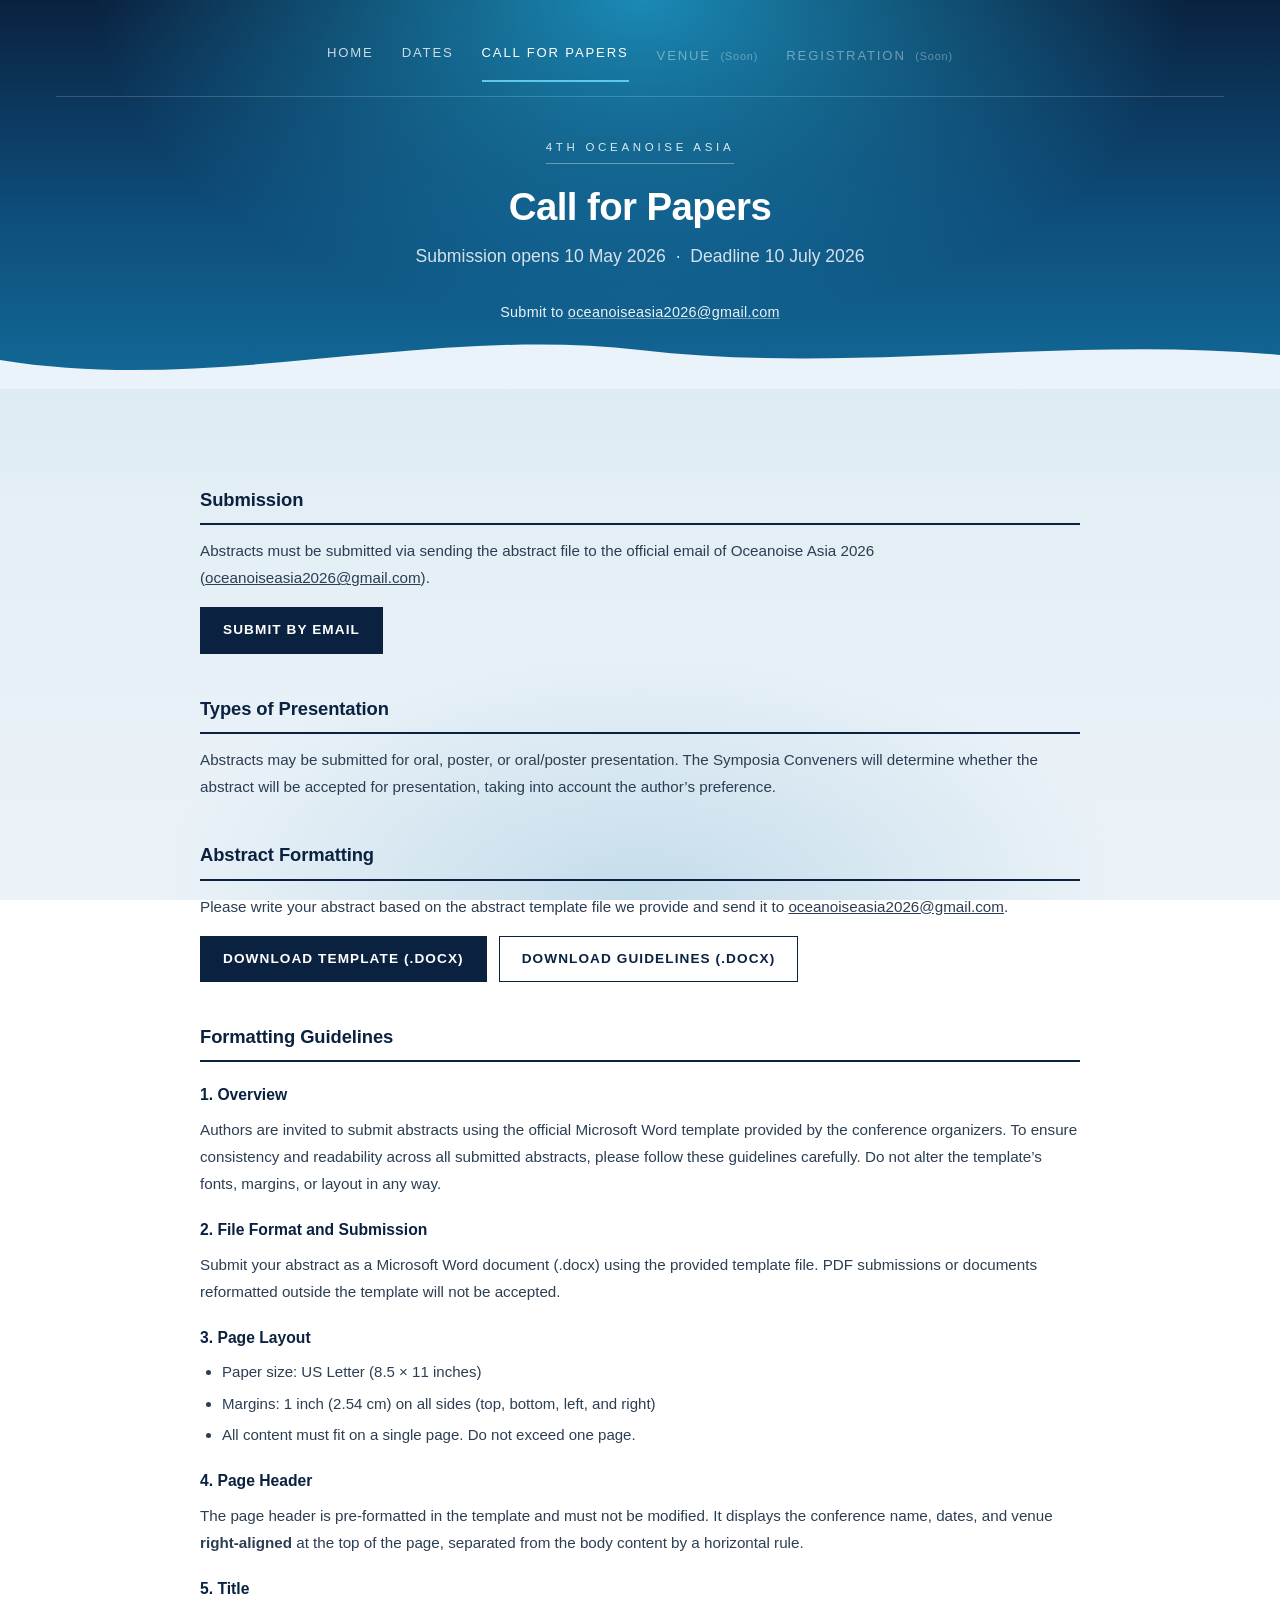
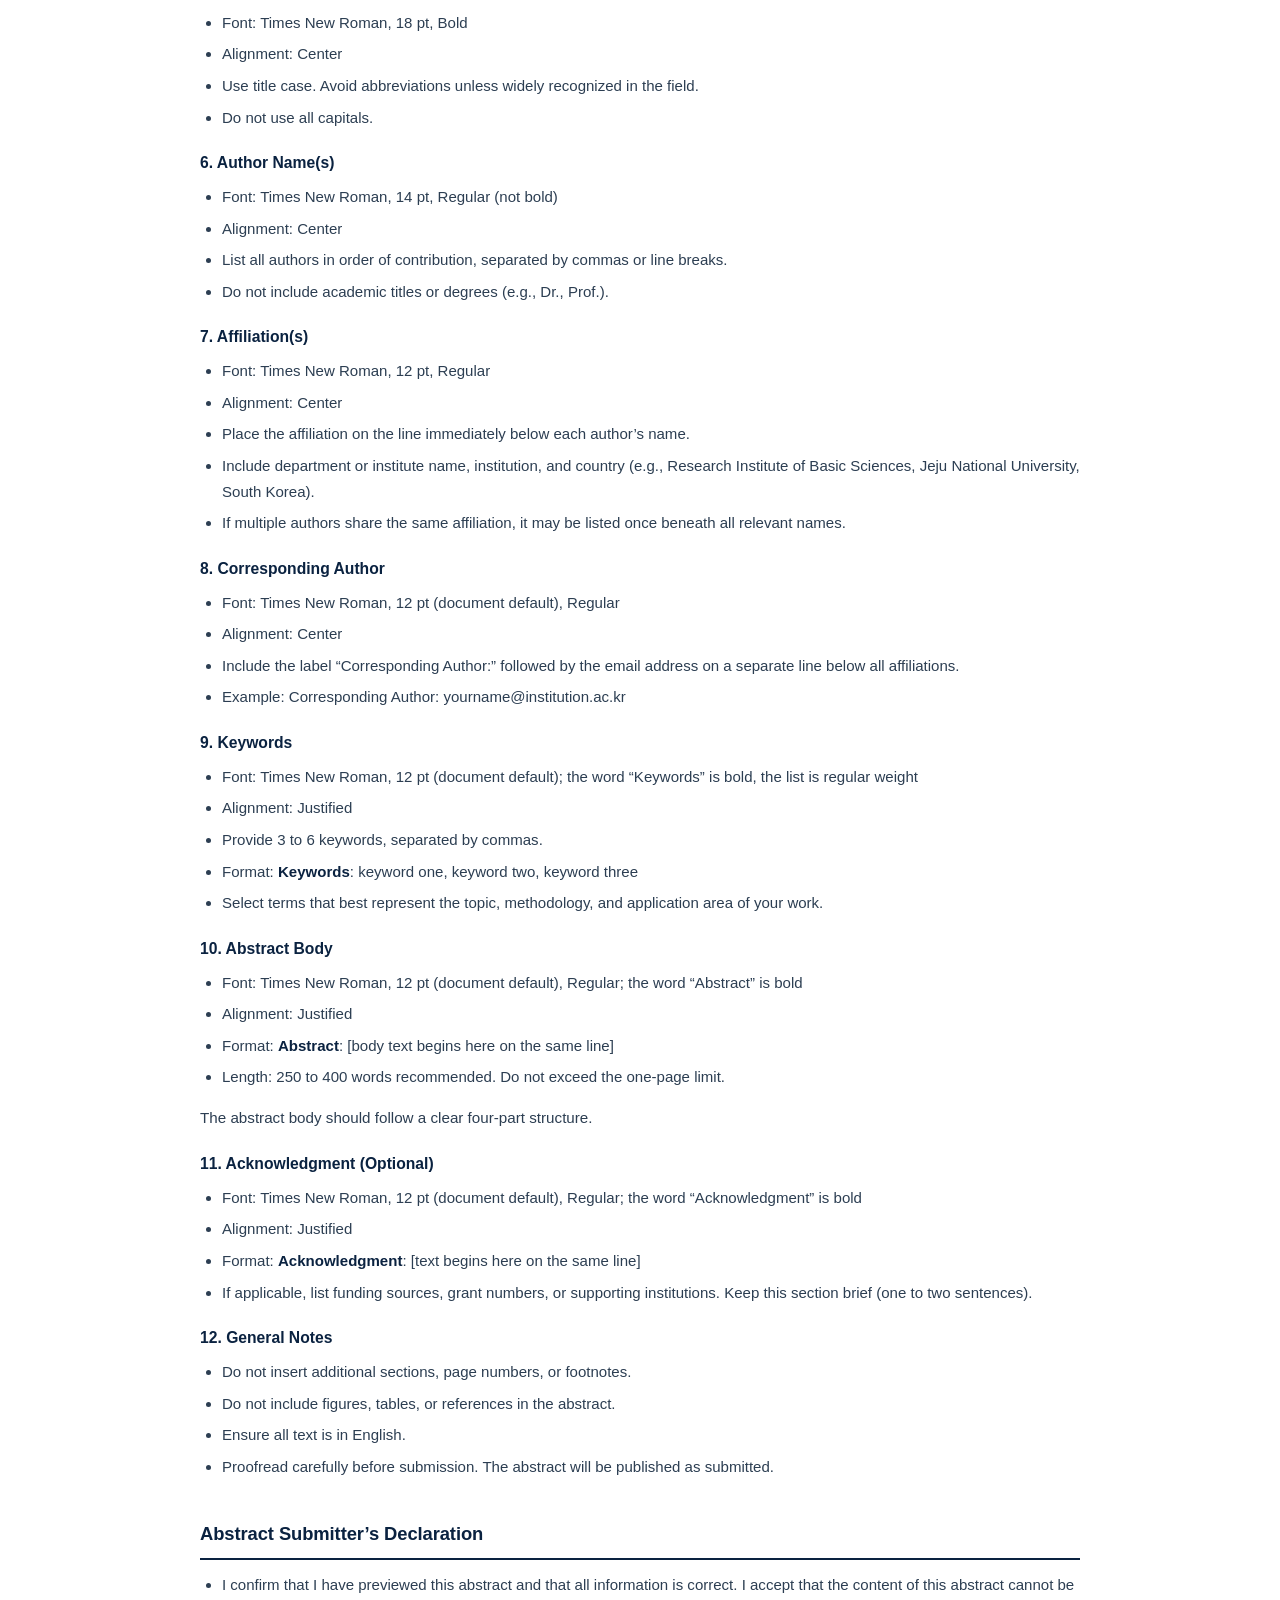
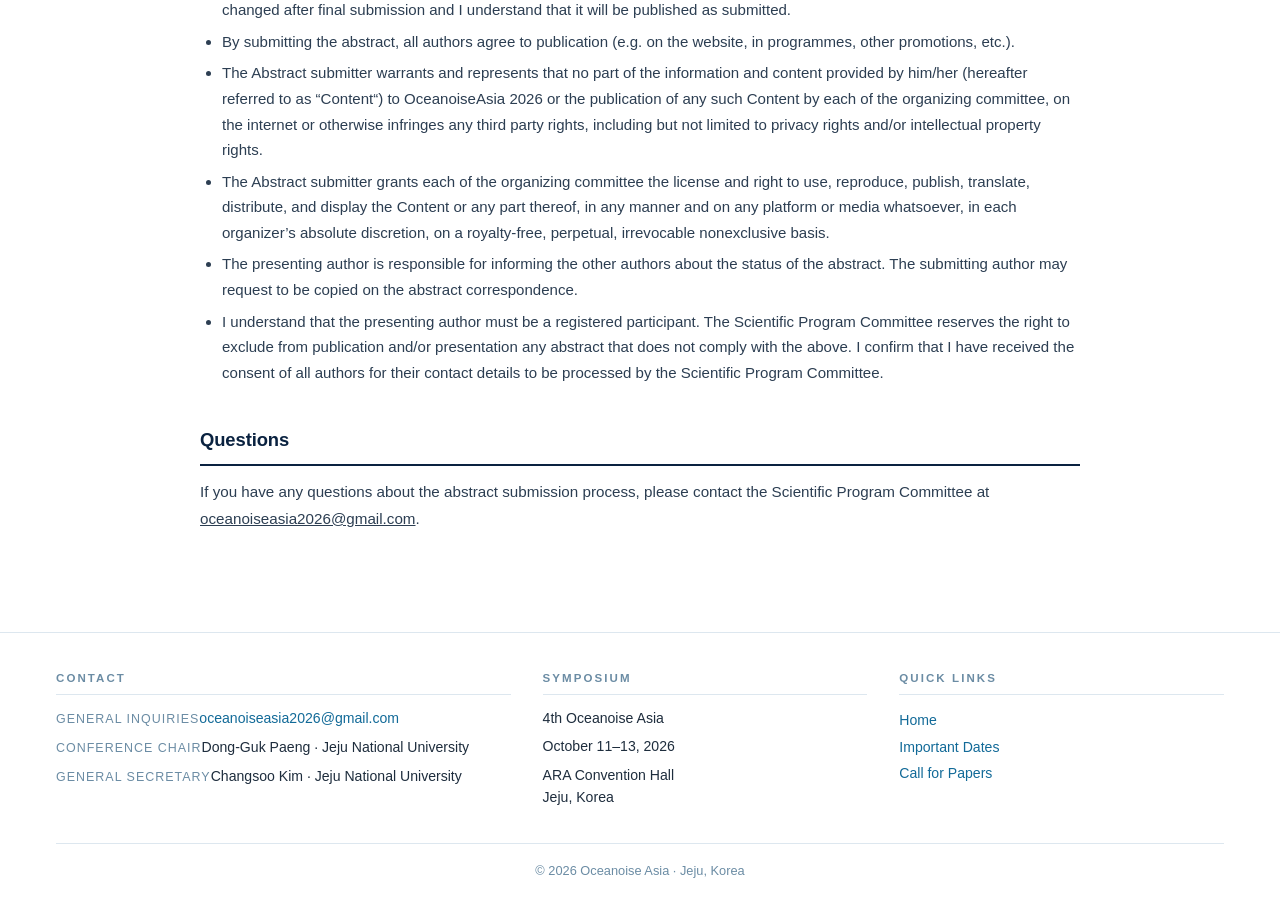
==== call-for-papers.html @ 6785fda0 "Mobile defenses: prevent text overflow and box/text mismatch The pill-border boxes that wrapped awkw" ====
<!DOCTYPE html>
<html lang="en">
<head>
  <meta charset="UTF-8" />
  <meta name="viewport" content="width=device-width, initial-scale=1.0" />
  <title>Call for Papers &mdash; Oceanoise Asia 2026</title>
  <meta name="description" content="Call for Papers for the 4th Oceanoise Asia. Abstract submission opens 10 May 2026, deadline 10 July 2026. Download the official template and formatting guidelines." />
  <link rel="stylesheet" href="assets/css/site.css" />
</head>
<body>

<header class="page-hero">
  <div class="wrap">
    <nav class="site-nav" aria-label="Primary">
      <a href="index.html">Home</a>
      <a href="index.html#dates">Dates</a>
      <a href="call-for-papers.html" aria-current="page">Call for Papers</a>
      <span class="disabled" aria-disabled="true">Venue <span class="tag">(Soon)</span></span>
      <span class="disabled" aria-disabled="true">Registration <span class="tag">(Soon)</span></span>
    </nav>
    <div class="header-inner">
      <span class="eyebrow">4th Oceanoise Asia</span>
      <h1>Call for Papers</h1>
      <p class="subtitle">Submission opens 10 May 2026 &nbsp;&middot;&nbsp; Deadline 10 July 2026</p>
      <p class="meta">Submit to <a class="meta-link" href="mailto:oceanoiseasia2026@gmail.com">oceanoiseasia2026@gmail.com</a></p>
    </div>
  </div>
</header>

<main>
  <div class="wrap">
    <article class="content">

      <!-- 1. Submission -->
      <section class="doc-section" id="submission">
        <h2>Submission</h2>
        <p>Abstracts must be submitted via sending the abstract file to the official email of Oceanoise Asia 2026 (<a href="mailto:oceanoiseasia2026@gmail.com">oceanoiseasia2026@gmail.com</a>).</p>
        <div class="btn-row">
          <a class="btn btn-primary" href="mailto:oceanoiseasia2026@gmail.com?subject=Oceanoise%20Asia%202026%20Abstract%20Submission">Submit by Email</a>
        </div>
      </section>

      <!-- 2. Types of Presentation -->
      <section class="doc-section" id="types">
        <h2>Types of Presentation</h2>
        <p>Abstracts may be submitted for oral, poster, or oral/poster presentation. The Symposia Conveners will determine whether the abstract will be accepted for presentation, taking into account the author&rsquo;s preference.</p>
      </section>

      <!-- 3. Abstract Formatting (intro + downloads) -->
      <section class="doc-section" id="formatting-intro">
        <h2>Abstract Formatting</h2>
        <p>Please write your abstract based on the abstract template file we provide and send it to <a href="mailto:oceanoiseasia2026@gmail.com">oceanoiseasia2026@gmail.com</a>.</p>
        <div class="btn-row">
          <a class="btn btn-primary" href="assets/downloads/Abstract_Template.docx" download>Download Template (.docx)</a>
          <a class="btn btn-outline" href="assets/downloads/Abstract_Submission_Guidelines.docx" download>Download Guidelines (.docx)</a>
        </div>
      </section>

      <!-- 4. Formatting Guidelines (detail) -->
      <section class="doc-section" id="guidelines">
        <h2>Formatting Guidelines</h2>

        <h3>1. Overview</h3>
        <p>Authors are invited to submit abstracts using the official Microsoft Word template provided by the conference organizers. To ensure consistency and readability across all submitted abstracts, please follow these guidelines carefully. Do not alter the template&rsquo;s fonts, margins, or layout in any way.</p>

        <h3>2. File Format and Submission</h3>
        <p>Submit your abstract as a Microsoft Word document (.docx) using the provided template file. PDF submissions or documents reformatted outside the template will not be accepted.</p>

        <h3>3. Page Layout</h3>
        <ul>
          <li>Paper size: US Letter (8.5 &times; 11 inches)</li>
          <li>Margins: 1 inch (2.54 cm) on all sides (top, bottom, left, and right)</li>
          <li>All content must fit on a single page. Do not exceed one page.</li>
        </ul>

        <h3>4. Page Header</h3>
        <p>The page header is pre-formatted in the template and must not be modified. It displays the conference name, dates, and venue <strong>right-aligned</strong> at the top of the page, separated from the body content by a horizontal rule.</p>

        <h3>5. Title</h3>
        <ul>
          <li>Font: Times New Roman, 18 pt, Bold</li>
          <li>Alignment: Center</li>
          <li>Use title case. Avoid abbreviations unless widely recognized in the field.</li>
          <li>Do not use all capitals.</li>
        </ul>

        <h3>6. Author Name(s)</h3>
        <ul>
          <li>Font: Times New Roman, 14 pt, Regular (not bold)</li>
          <li>Alignment: Center</li>
          <li>List all authors in order of contribution, separated by commas or line breaks.</li>
          <li>Do not include academic titles or degrees (e.g., Dr., Prof.).</li>
        </ul>

        <h3>7. Affiliation(s)</h3>
        <ul>
          <li>Font: Times New Roman, 12 pt, Regular</li>
          <li>Alignment: Center</li>
          <li>Place the affiliation on the line immediately below each author&rsquo;s name.</li>
          <li>Include department or institute name, institution, and country (e.g., Research Institute of Basic Sciences, Jeju National University, South Korea).</li>
          <li>If multiple authors share the same affiliation, it may be listed once beneath all relevant names.</li>
        </ul>

        <h3>8. Corresponding Author</h3>
        <ul>
          <li>Font: Times New Roman, 12 pt (document default), Regular</li>
          <li>Alignment: Center</li>
          <li>Include the label &ldquo;Corresponding Author:&rdquo; followed by the email address on a separate line below all affiliations.</li>
          <li>Example: Corresponding Author: yourname@institution.ac.kr</li>
        </ul>

        <h3>9. Keywords</h3>
        <ul>
          <li>Font: Times New Roman, 12 pt (document default); the word &ldquo;Keywords&rdquo; is bold, the list is regular weight</li>
          <li>Alignment: Justified</li>
          <li>Provide 3 to 6 keywords, separated by commas.</li>
          <li>Format: <strong>Keywords</strong>: keyword one, keyword two, keyword three</li>
          <li>Select terms that best represent the topic, methodology, and application area of your work.</li>
        </ul>

        <h3>10. Abstract Body</h3>
        <ul>
          <li>Font: Times New Roman, 12 pt (document default), Regular; the word &ldquo;Abstract&rdquo; is bold</li>
          <li>Alignment: Justified</li>
          <li>Format: <strong>Abstract</strong>: [body text begins here on the same line]</li>
          <li>Length: 250 to 400 words recommended. Do not exceed the one-page limit.</li>
        </ul>
        <p>The abstract body should follow a clear four-part structure.</p>

        <h3>11. Acknowledgment (Optional)</h3>
        <ul>
          <li>Font: Times New Roman, 12 pt (document default), Regular; the word &ldquo;Acknowledgment&rdquo; is bold</li>
          <li>Alignment: Justified</li>
          <li>Format: <strong>Acknowledgment</strong>: [text begins here on the same line]</li>
          <li>If applicable, list funding sources, grant numbers, or supporting institutions. Keep this section brief (one to two sentences).</li>
        </ul>

        <h3>12. General Notes</h3>
        <ul>
          <li>Do not insert additional sections, page numbers, or footnotes.</li>
          <li>Do not include figures, tables, or references in the abstract.</li>
          <li>Ensure all text is in English.</li>
          <li>Proofread carefully before submission. The abstract will be published as submitted.</li>
        </ul>
      </section>

      <!-- 5. Submitter's Declaration -->
      <section class="doc-section" id="declaration">
        <h2>Abstract Submitter&rsquo;s Declaration</h2>
        <ul>
          <li>I confirm that I have previewed this abstract and that all information is correct. I accept that the content of this abstract cannot be changed after final submission and I understand that it will be published as submitted.</li>
          <li>By submitting the abstract, all authors agree to publication (e.g. on the website, in programmes, other promotions, etc.).</li>
          <li>The Abstract submitter warrants and represents that no part of the information and content provided by him/her (hereafter referred to as &ldquo;Content&ldquo;) to OceanoiseAsia 2026 or the publication of any such Content by each of the organizing committee, on the internet or otherwise infringes any third party rights, including but not limited to privacy rights and/or intellectual property rights.</li>
          <li>The Abstract submitter grants each of the organizing committee the license and right to use, reproduce, publish, translate, distribute, and display the Content or any part thereof, in any manner and on any platform or media whatsoever, in each organizer&rsquo;s absolute discretion, on a royalty-free, perpetual, irrevocable nonexclusive basis.</li>
          <li>The presenting author is responsible for informing the other authors about the status of the abstract. The submitting author may request to be copied on the abstract correspondence.</li>
          <li>I understand that the presenting author must be a registered participant. The Scientific Program Committee reserves the right to exclude from publication and/or presentation any abstract that does not comply with the above. I confirm that I have received the consent of all authors for their contact details to be processed by the Scientific Program Committee.</li>
        </ul>
      </section>

      <!-- 6. Questions -->
      <section class="doc-section" id="questions">
        <h2>Questions</h2>
        <p>If you have any questions about the abstract submission process, please contact the Scientific Program Committee at <a href="mailto:oceanoiseasia2026@gmail.com">oceanoiseasia2026@gmail.com</a>.</p>
      </section>

    </article>
  </div>
</main>

<footer id="contact">
  <div class="wrap">
    <div class="footer-grid">
      <div class="footer-col">
        <h4>Contact</h4>
        <p><span class="role">General Inquiries</span><a href="mailto:oceanoiseasia2026@gmail.com">oceanoiseasia2026@gmail.com</a></p>
        <p><span class="role">Conference Chair</span>Dong-Guk Paeng &middot; Jeju National University</p>
        <p><span class="role">General Secretary</span>Changsoo Kim &middot; Jeju National University</p>
      </div>
      <div class="footer-col">
        <h4>Symposium</h4>
        <p>4th Oceanoise Asia</p>
        <p>October 11&ndash;13, 2026</p>
        <p>ARA Convention Hall<br/>Jeju, Korea</p>
      </div>
      <div class="footer-col">
        <h4>Quick Links</h4>
        <ul>
          <li><a href="index.html">Home</a></li>
          <li><a href="index.html#dates">Important Dates</a></li>
          <li><a href="call-for-papers.html">Call for Papers</a></li>
        </ul>
      </div>
    </div>
    <div class="footer-bottom">
      &copy; 2026 Oceanoise Asia &middot; Jeju, Korea
    </div>
  </div>
</footer>

</body>
</html>
---- assets/css/site.css ----
*, *::before, *::after { box-sizing: border-box; margin: 0; padding: 0; }

:root {
  --ink:       #0a2240;
  --text:      #1e2d3d;
  --muted:     #6b8ca4;
  --line:      #dde7ef;
  --surface:   #ffffff;
  --teal:      #126a98;
  --accent:    #5fcae8;
}

html, body { min-height: 100%; }
html { overflow-x: hidden; }

body {
  font-family: -apple-system, BlinkMacSystemFont, "Segoe UI", Roboto, Helvetica, Arial, sans-serif;
  color: var(--text);
  line-height: 1.65;
  -webkit-font-smoothing: antialiased;
  background:
    radial-gradient(ellipse 80% 60% at 50% 0%, #a8caE0 0%, transparent 60%),
    radial-gradient(ellipse 70% 50% at 50% 100%, #c4dceb 0%, transparent 55%),
    linear-gradient(180deg, #bfd9e8 0%, #d6e6f0 25%, #e3eef5 55%, #ecf3f8 100%);
  background-attachment: fixed;
  overflow-wrap: break-word;
  word-wrap: break-word;
}

img { max-width: 100%; height: auto; display: block; }

a { color: inherit; }

.wrap { width: 100%; margin: 0; padding: 0 56px; }

/* ── Header ── */
header {
  position: relative;
  padding: 28px 0 96px;
  text-align: center;
  color: #fff;
  background:
    radial-gradient(ellipse at 50% 0%, #1a8ab5 0%, transparent 60%),
    linear-gradient(180deg, #0a2240 0%, #0e4d7b 55%, #126a98 100%);
  overflow: hidden;
}
header.page-hero { padding: 28px 0 64px; }
header::after {
  content: '';
  position: absolute;
  left: 0; right: 0; bottom: -1px;
  height: 70px;
  background: url("data:image/svg+xml,%3Csvg xmlns='http://www.w3.org/2000/svg' viewBox='0 0 1440 70' preserveAspectRatio='none'%3E%3Cpath fill='%23eaf3f9' d='M0,40 C240,75 480,5 720,30 C960,55 1200,15 1440,35 L1440,70 L0,70 Z'/%3E%3C/svg%3E") no-repeat bottom/100% 100%;
}
header .header-inner { padding-top: 56px; }
header.page-hero .header-inner { padding-top: 36px; }
header .eyebrow {
  display: inline-block;
  max-width: 100%;
  padding: 0 0 6px;
  border-bottom: 1px solid rgba(255,255,255,.35);
  font-size: .72rem;
  letter-spacing: .32em;
  text-transform: uppercase;
  color: rgba(255,255,255,.85);
  margin-bottom: 22px;
}
header h1 {
  font-size: clamp(2rem, 5vw, 3.2rem);
  font-weight: 800;
  letter-spacing: -.015em;
  line-height: 1.1;
  margin-bottom: 14px;
}
header h1 .year { color: var(--accent); }
header.page-hero h1 { font-size: clamp(1.6rem, 3.8vw, 2.4rem); }
header .subtitle {
  font-size: clamp(.95rem, 1.6vw, 1.1rem);
  color: rgba(255,255,255,.82);
  margin-bottom: 22px;
  font-weight: 400;
}
header .meta {
  display: block;
  padding: 8px 0 0;
  font-size: .9rem;
  color: rgba(255,255,255,.92);
  letter-spacing: .02em;
  overflow-wrap: anywhere;
}
header .meta .meta-link { color: inherit; text-decoration: underline; text-decoration-color: rgba(255,255,255,.4); }
header .meta .meta-link:hover { text-decoration-color: rgba(255,255,255,.85); }

/* ── Top nav ── */
.site-nav {
  position: relative;
  z-index: 2;
  display: flex;
  justify-content: center;
  flex-wrap: wrap;
  gap: 0 28px;
  padding: 8px 0 14px;
  border-bottom: 1px solid rgba(255,255,255,.18);
}
.site-nav a,
.site-nav span {
  display: inline-block;
  padding: 6px 0;
  font-size: .82rem;
  letter-spacing: .14em;
  text-transform: uppercase;
  color: rgba(255,255,255,.78);
  text-decoration: none;
  white-space: nowrap;
  border-bottom: 2px solid transparent;
  transition: color .15s ease, border-color .15s ease;
}
.site-nav a:hover {
  color: #fff;
  border-bottom-color: rgba(255,255,255,.55);
}
.site-nav a[aria-current="page"] {
  color: #fff;
  border-bottom-color: var(--accent);
}
.site-nav .disabled {
  cursor: default;
  pointer-events: none;
  color: rgba(255,255,255,.4);
}
.site-nav .disabled .tag {
  margin-left: 4px;
  font-size: .68rem;
  letter-spacing: .08em;
  color: rgba(255,255,255,.35);
  text-transform: none;
}

/* ── Main ── */
main { padding: 56px 0 24px; }

.row {
  display: grid;
  grid-template-columns: minmax(280px, 360px) 1fr;
  gap: 48px;
  align-items: start;
}

/* ── Poster ── */
.poster button {
  display: block;
  width: 100%;
  padding: 0;
  border: 1px solid var(--line);
  background: var(--surface);
  cursor: zoom-in;
}
.poster button img {
  display: block;
  width: 100%;
  height: auto;
}
.poster .caption {
  margin-top: 10px;
  font-size: .8rem;
  color: var(--muted);
  text-align: center;
}

/* ── Lightbox ── */
.lightbox {
  display: none;
  position: fixed; inset: 0;
  background: rgba(10, 20, 35, .88);
  z-index: 9999;
  align-items: center;
  justify-content: center;
  padding: 24px;
  cursor: zoom-out;
}
.lightbox.open { display: flex; }
.lightbox img {
  max-width: 95vw;
  max-height: 95vh;
  width: auto;
  height: auto;
  display: block;
  cursor: default;
}
.lightbox-close {
  position: absolute;
  top: 16px; right: 20px;
  background: none;
  border: none;
  color: #fff;
  font-size: 1.6rem;
  line-height: 1;
  cursor: pointer;
  padding: 6px 10px;
  opacity: .85;
}
.lightbox-close:hover { opacity: 1; }

/* ── Welcome ── */
.welcome h2 {
  font-family: Georgia, "Times New Roman", serif;
  font-size: 1.5rem;
  font-weight: 700;
  color: var(--ink);
  margin-bottom: 6px;
  letter-spacing: -.005em;
}
.welcome .lead {
  font-family: Georgia, "Times New Roman", serif;
  font-style: italic;
  font-size: 1.02rem;
  color: var(--muted);
  margin-bottom: 24px;
  padding-bottom: 18px;
  border-bottom: 1px solid var(--line);
  position: relative;
}
.welcome .lead::after {
  content: '';
  position: absolute;
  left: 0; bottom: -1px;
  width: 48px; height: 2px;
  background: var(--teal);
}
.welcome p {
  font-size: .95rem;
  line-height: 1.78;
  margin-bottom: 14px;
  color: #2c3e52;
}
.welcome p.dropcap::first-letter {
  font-family: Georgia, "Times New Roman", serif;
  font-size: 2.8rem;
  font-weight: 700;
  line-height: .9;
  color: #0e4d7b;
  margin-right: 6px;
  vertical-align: -.22em;
}
.welcome .signature {
  margin-top: 28px;
  padding-top: 16px;
  border-top: 1px solid var(--line);
  font-size: .9rem;
}
.welcome .signature .role {
  color: var(--muted);
  font-size: .76rem;
  letter-spacing: .14em;
  text-transform: uppercase;
  margin-bottom: 4px;
}
.welcome .signature .name {
  font-family: Georgia, "Times New Roman", serif;
  font-style: italic;
  font-size: 1.15rem;
  font-weight: 700;
  color: var(--ink);
}

/* ── Section heading (shared) ── */
.section { margin-top: 64px; scroll-margin-top: 24px; }
.section > h2 {
  font-size: 1.15rem;
  font-weight: 700;
  color: var(--ink);
  margin-bottom: 16px;
  letter-spacing: -.005em;
}
.section > p.lead-line {
  color: var(--muted);
  font-size: .92rem;
  margin-bottom: 20px;
}

/* ── Themes grid ── */
.theme-grid {
  display: grid;
  grid-template-columns: repeat(5, 1fr);
  gap: 14px;
}
.theme-card {
  background: var(--surface);
  border: 1px solid var(--line);
  padding: 18px 16px;
  text-align: center;
  font-size: .92rem;
  font-weight: 600;
  color: var(--ink);
  border-top: 2px solid var(--teal);
  transition: background .15s ease;
}
.theme-card:hover {
  background: #f8fbfd;
}

/* ── Committees ── */
.committee-block { margin-bottom: 28px; }
.committee-block h3 {
  font-size: .76rem;
  font-weight: 700;
  letter-spacing: .16em;
  text-transform: uppercase;
  color: var(--muted);
  margin-bottom: 10px;
  padding-bottom: 8px;
  border-bottom: 1px solid var(--line);
}
.committee-grid {
  display: grid;
  grid-template-columns: repeat(2, 1fr);
  gap: 8px 28px;
}
.committee-grid .person {
  font-size: .94rem;
  color: var(--text);
  padding: 4px 0;
}
.committee-grid .person .aff {
  color: var(--muted);
  font-size: .85rem;
  margin-left: 6px;
}
.committee-block.solo .committee-grid {
  grid-template-columns: 1fr;
  gap: 4px;
}

/* ── Buttons ── */
.btn-row { display: flex; flex-wrap: wrap; gap: 12px; margin-top: 16px; }
.btn {
  display: inline-flex;
  align-items: center;
  gap: 8px;
  padding: 11px 22px;
  max-width: 100%;
  font-size: .85rem;
  font-weight: 600;
  letter-spacing: .08em;
  text-transform: uppercase;
  text-align: center;
  text-decoration: none;
  border: 1px solid transparent;
  transition: background .15s ease, color .15s ease, border-color .15s ease;
  cursor: pointer;
  white-space: normal;
  overflow-wrap: anywhere;
}
.btn-primary {
  background: var(--ink);
  color: #fff;
  border-color: var(--ink);
}
.btn-primary:hover { background: #102e54; }
.btn-outline {
  background: transparent;
  color: var(--ink);
  border-color: var(--ink);
}
.btn-outline:hover { background: rgba(10, 34, 64, .06); }

/* ── Callouts ── */
.callout {
  background: var(--surface);
  border: 1px solid var(--line);
  border-left: 3px solid var(--teal);
  padding: 16px 20px;
  margin: 14px 0;
  font-size: .93rem;
  color: #2c3e52;
}
.callout.note {
  border-left-color: var(--accent);
  background: #f5fbfd;
  font-style: italic;
  color: #3b556e;
}
.callout strong { color: var(--ink); }

#abstract-cta {
  background: var(--surface);
  border: 1px solid var(--line);
  padding: 24px 28px;
  display: flex;
  flex-wrap: wrap;
  align-items: center;
  justify-content: space-between;
  gap: 20px;
  border-top: 2px solid var(--teal);
  scroll-margin-top: 24px;
}
#abstract-cta .copy { max-width: 60ch; min-width: 0; flex: 1 1 320px; }
#abstract-cta .copy h2 {
  font-size: 1.15rem;
  color: var(--ink);
  margin-bottom: 6px;
}
#abstract-cta .copy p {
  color: var(--muted);
  font-size: .92rem;
}
#abstract-cta .btn-row { margin-top: 0; }

/* ── Schedule Table ── */
.schedule { margin-top: 64px; scroll-margin-top: 24px; }
.schedule h2 {
  font-size: 1.15rem;
  font-weight: 700;
  color: var(--ink);
  margin-bottom: 16px;
  letter-spacing: -.005em;
}
table {
  width: 100%;
  border-collapse: collapse;
  font-size: .94rem;
}
th, td {
  text-align: left;
  padding: 13px 16px;
  border-bottom: 1px solid var(--line);
}
thead th {
  font-size: .76rem;
  letter-spacing: .1em;
  text-transform: uppercase;
  color: var(--muted);
  font-weight: 600;
  border-bottom: 2px solid var(--ink);
}
tbody tr:last-child td { border-bottom: 1px solid var(--ink); }
td.date {
  white-space: nowrap;
  color: var(--ink);
  font-weight: 600;
}
tr.group td {
  padding: 22px 16px 6px;
  font-size: .72rem;
  letter-spacing: .16em;
  text-transform: uppercase;
  color: var(--muted);
  font-weight: 700;
  border-bottom: none;
  background: transparent;
}
tr.group:first-child td { padding-top: 6px; }

/* ── Abstract page content ── */
.content {
  max-width: 880px;
  margin: 0 auto;
}
.content .doc-section {
  margin-top: 40px;
  scroll-margin-top: 24px;
}
.content .doc-section h2 {
  font-size: 1.15rem;
  font-weight: 700;
  color: var(--ink);
  margin-bottom: 12px;
  padding-bottom: 8px;
  border-bottom: 2px solid var(--ink);
  letter-spacing: -.005em;
}
.content .doc-section h3 {
  font-size: .98rem;
  font-weight: 700;
  color: var(--ink);
  margin-top: 20px;
  margin-bottom: 8px;
}
.content .doc-section p {
  font-size: .95rem;
  line-height: 1.78;
  margin-bottom: 12px;
  color: #2c3e52;
}
.content .doc-section ul {
  margin: 6px 0 14px 22px;
  padding: 0;
}
.content .doc-section ul li {
  font-size: .94rem;
  line-height: 1.7;
  margin-bottom: 6px;
  color: #2c3e52;
}
.content .doc-section ul li strong { color: var(--ink); }

/* ── Footer ── */
footer {
  margin-top: 64px;
  padding: 36px 0 24px;
  border-top: 1px solid var(--line);
  font-size: .88rem;
  color: var(--text);
  background: rgba(255,255,255,.55);
}
footer a { color: var(--teal); text-decoration: none; }
footer a:hover { text-decoration: underline; }
.footer-grid {
  display: grid;
  grid-template-columns: 1.4fr 1fr 1fr;
  gap: 32px;
  align-items: start;
}
.footer-col { min-width: 0; }
.footer-col a { overflow-wrap: anywhere; }
.footer-col h4 {
  font-size: .72rem;
  font-weight: 700;
  letter-spacing: .18em;
  text-transform: uppercase;
  color: var(--muted);
  margin-bottom: 12px;
  padding-bottom: 6px;
  border-bottom: 1px solid var(--line);
}
.footer-col p {
  font-size: .88rem;
  line-height: 1.6;
  margin-bottom: 6px;
  color: var(--text);
}
.footer-col p .role {
  display: inline-block;
  min-width: 140px;
  color: var(--muted);
  font-size: .78rem;
  letter-spacing: .08em;
  text-transform: uppercase;
}
.footer-col ul { list-style: none; padding: 0; margin: 0; }
.footer-col ul li {
  font-size: .88rem;
  line-height: 1.9;
}
.footer-bottom {
  margin-top: 28px;
  padding-top: 16px;
  border-top: 1px solid var(--line);
  text-align: center;
  font-size: .8rem;
  color: var(--muted);
}

/* ── Responsive ── */
@media (max-width: 980px) {
  .theme-grid { grid-template-columns: repeat(2, 1fr); }
}
@media (max-width: 760px) {
  .wrap { padding: 0 22px; }
  .row { grid-template-columns: 1fr; gap: 32px; }
  header { padding: 16px 0 24px; }
  header .header-inner { padding-top: 28px; }
  header .eyebrow { letter-spacing: .2em; }
  main { padding: 36px 0 16px; }
  th, td { padding: 12px 10px; font-size: .9rem; }
  td.date { font-size: .85rem; }
  .footer-grid { grid-template-columns: 1fr; gap: 28px; }
  .footer-col p .role { min-width: 0; display: block; margin-bottom: 2px; }
  .site-nav {
    flex-wrap: nowrap;
    overflow-x: auto;
    justify-content: flex-start;
    padding: 0 4px 8px;
    gap: 0 22px;
    scrollbar-width: thin;
  }
  .site-nav::-webkit-scrollbar { height: 4px; }
  #abstract-cta { flex-direction: column; align-items: stretch; padding: 20px 22px; }
  #abstract-cta .btn-row { width: 100%; }
  .btn { flex: 1 1 auto; justify-content: center; }
  .committee-grid { grid-template-columns: 1fr; }
  .content .doc-section h2 { font-size: 1.05rem; }
}
@media (max-width: 380px) {
  header .eyebrow { font-size: .68rem; letter-spacing: .16em; }
  header .meta { font-size: .82rem; }
  .btn { padding: 10px 14px; font-size: .78rem; letter-spacing: .06em; }
}
@media (max-width: 480px) {
  .theme-grid { grid-template-columns: 1fr; }
}
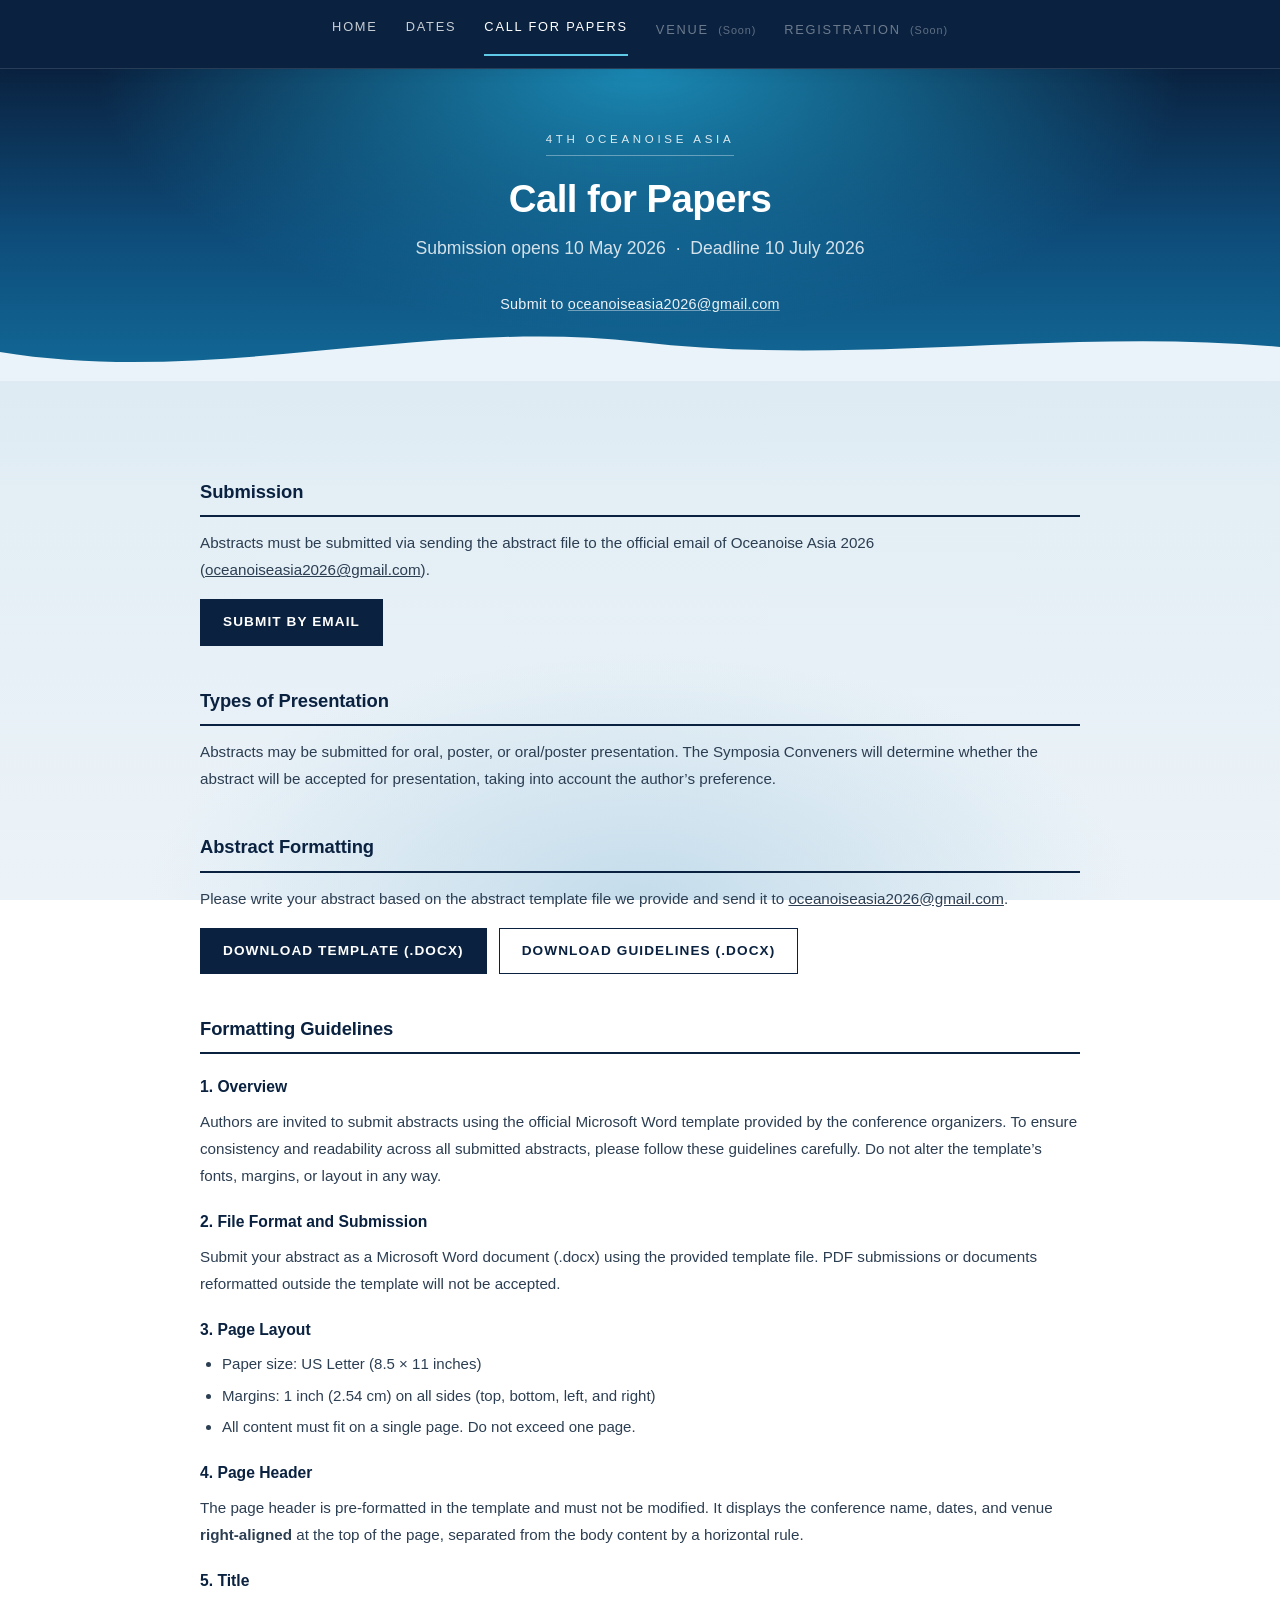
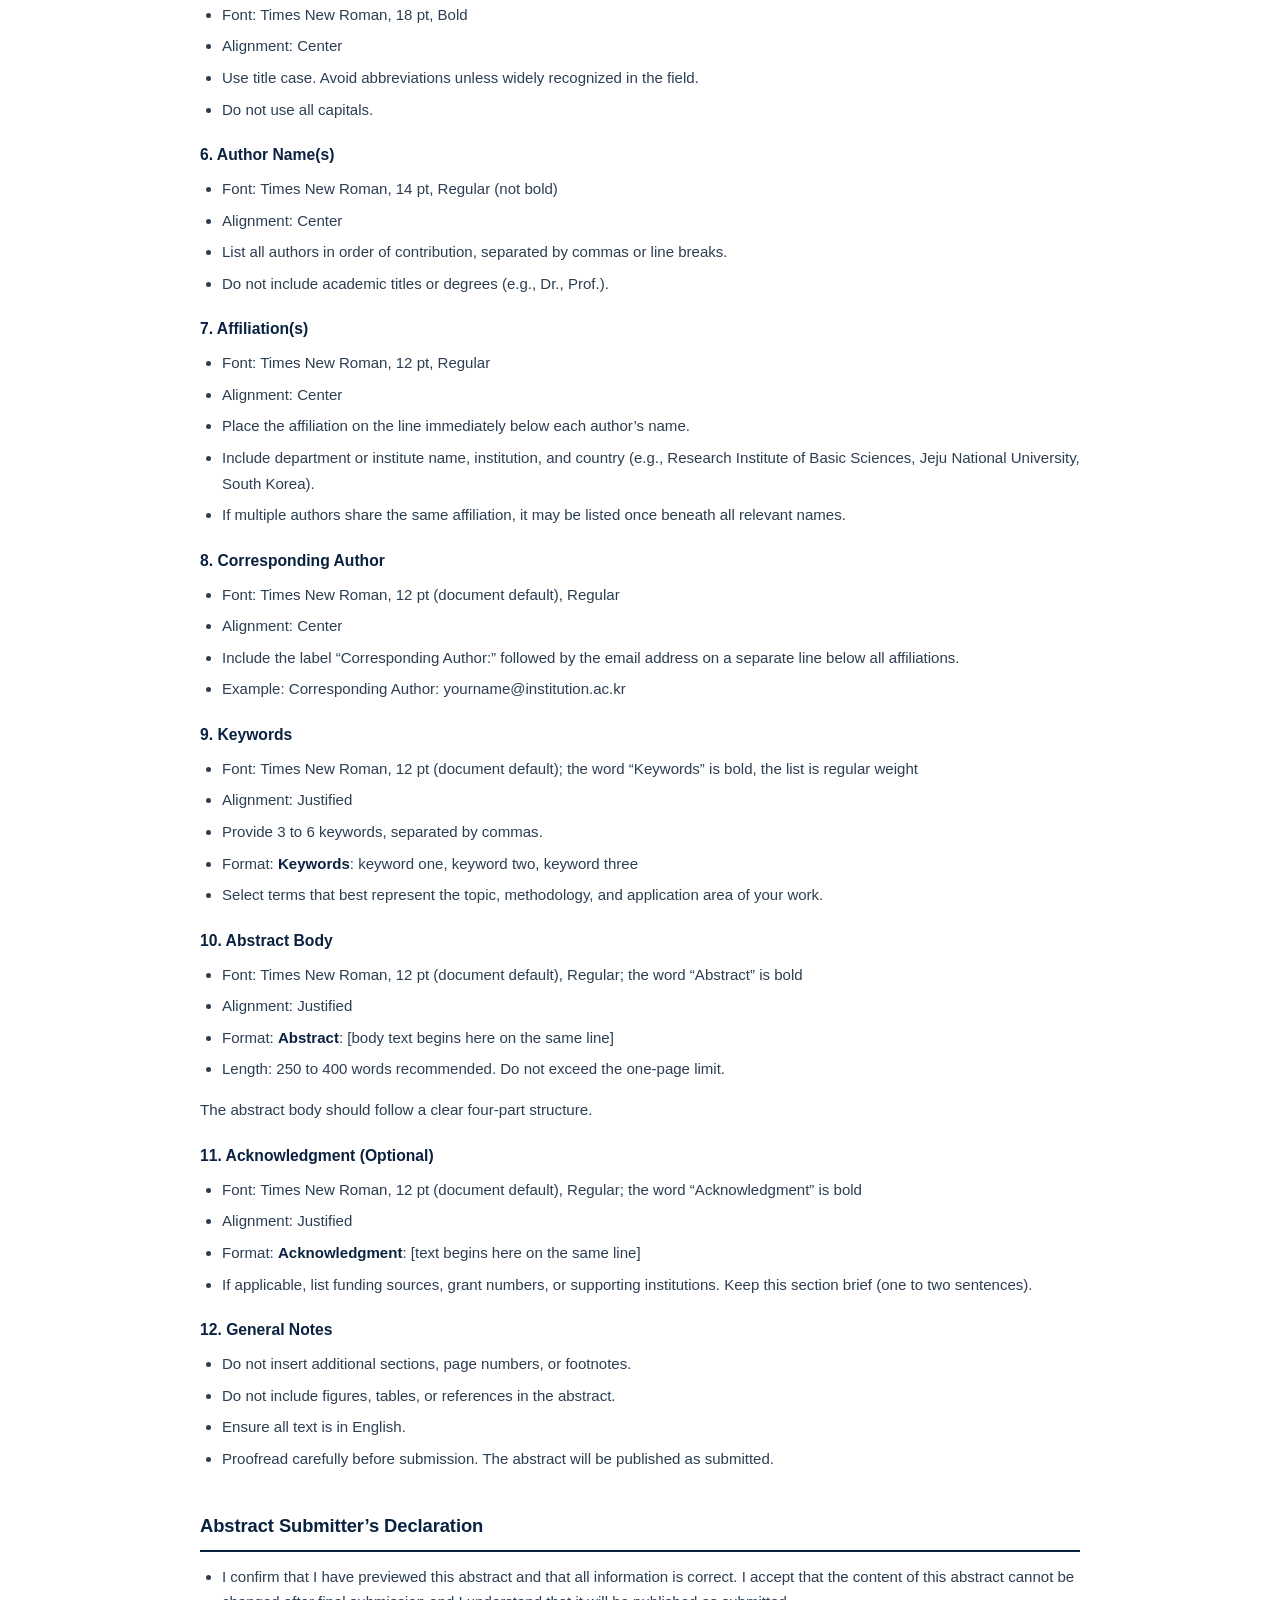
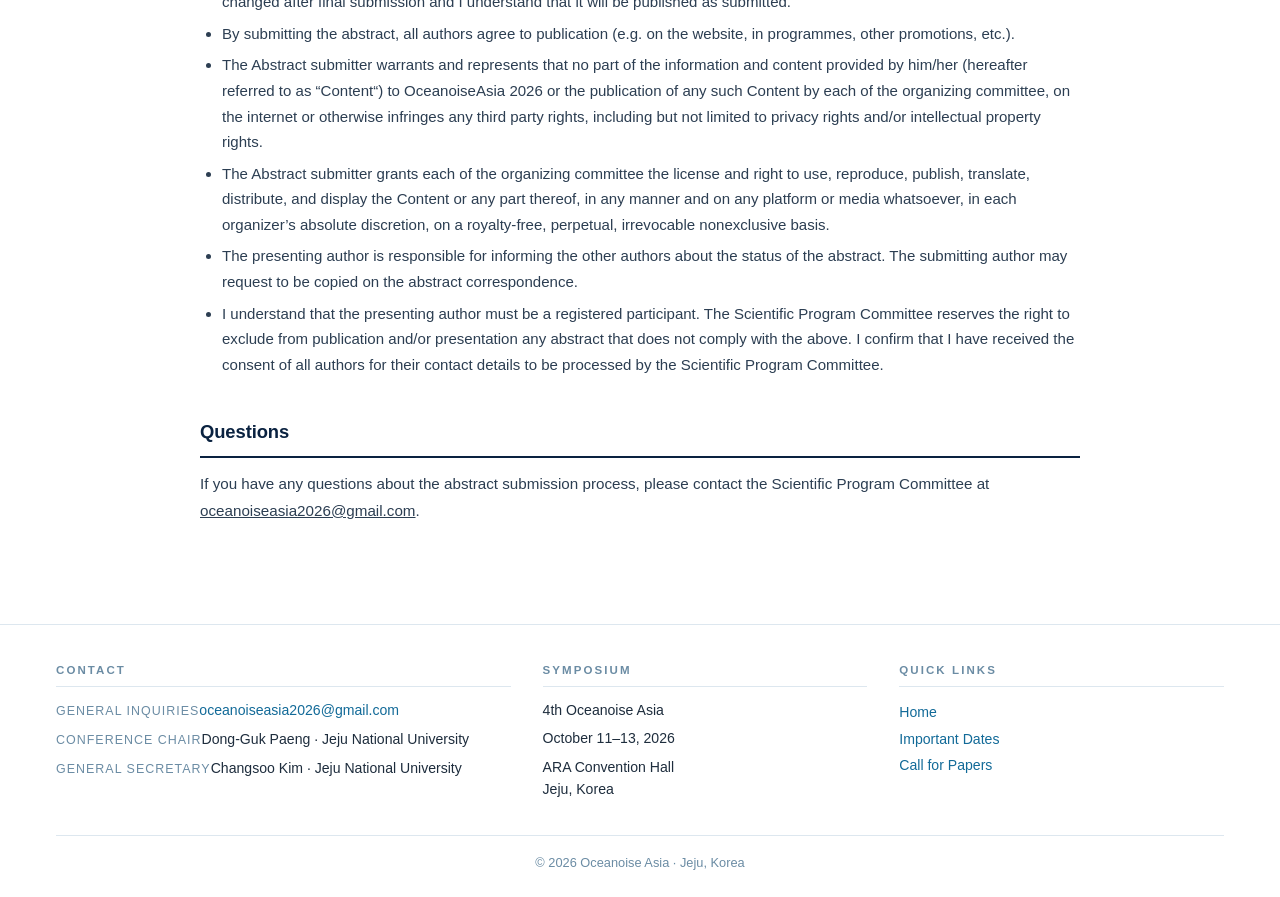
==== commit 75cffc3d: "Make top nav sticky across the page - Lift the .site-nav element out of <header> on both pages so it" ====
--- a/call-for-papers.html
+++ b/call-for-papers.html
@@ -9,15 +9,18 @@
 </head>
 <body>
 
+<nav class="site-nav" aria-label="Primary">
+  <div class="wrap">
+    <a href="index.html">Home</a>
+    <a href="index.html#dates">Dates</a>
+    <a href="call-for-papers.html" aria-current="page">Call for Papers</a>
+    <span class="disabled" aria-disabled="true">Venue <span class="tag">(Soon)</span></span>
+    <span class="disabled" aria-disabled="true">Registration <span class="tag">(Soon)</span></span>
+  </div>
+</nav>
+
 <header class="page-hero">
   <div class="wrap">
-    <nav class="site-nav" aria-label="Primary">
-      <a href="index.html">Home</a>
-      <a href="index.html#dates">Dates</a>
-      <a href="call-for-papers.html" aria-current="page">Call for Papers</a>
-      <span class="disabled" aria-disabled="true">Venue <span class="tag">(Soon)</span></span>
-      <span class="disabled" aria-disabled="true">Registration <span class="tag">(Soon)</span></span>
-    </nav>
     <div class="header-inner">
       <span class="eyebrow">4th Oceanoise Asia</span>
       <h1>Call for Papers</h1>
--- a/assets/css/site.css
+++ b/assets/css/site.css
@@ -11,7 +11,8 @@
 }
 
 html, body { min-height: 100%; }
-html { overflow-x: hidden; }
+html { overflow-x: clip; scroll-padding-top: 60px; }
+body { overflow-x: clip; }
 
 body {
   font-family: -apple-system, BlinkMacSystemFont, "Segoe UI", Roboto, Helvetica, Arial, sans-serif;
@@ -36,7 +37,7 @@
 /* ── Header ── */
 header {
   position: relative;
-  padding: 28px 0 96px;
+  padding: 72px 0 96px;
   text-align: center;
   color: #fff;
   background:
@@ -44,7 +45,7 @@
     linear-gradient(180deg, #0a2240 0%, #0e4d7b 55%, #126a98 100%);
   overflow: hidden;
 }
-header.page-hero { padding: 28px 0 64px; }
+header.page-hero { padding: 56px 0 64px; }
 header::after {
   content: '';
   position: absolute;
@@ -52,8 +53,8 @@
   height: 70px;
   background: url("data:image/svg+xml,%3Csvg xmlns='http://www.w3.org/2000/svg' viewBox='0 0 1440 70' preserveAspectRatio='none'%3E%3Cpath fill='%23eaf3f9' d='M0,40 C240,75 480,5 720,30 C960,55 1200,15 1440,35 L1440,70 L0,70 Z'/%3E%3C/svg%3E") no-repeat bottom/100% 100%;
 }
-header .header-inner { padding-top: 56px; }
-header.page-hero .header-inner { padding-top: 36px; }
+header .header-inner { padding-top: 0; }
+header.page-hero .header-inner { padding-top: 0; }
 header .eyebrow {
   display: inline-block;
   max-width: 100%;
@@ -91,22 +92,28 @@
 header .meta .meta-link { color: inherit; text-decoration: underline; text-decoration-color: rgba(255,255,255,.4); }
 header .meta .meta-link:hover { text-decoration-color: rgba(255,255,255,.85); }
 
-/* ── Top nav ── */
+/* ── Top nav (sticky) ── */
 .site-nav {
-  position: relative;
-  z-index: 2;
+  position: sticky;
+  top: 0;
+  z-index: 50;
+  background: var(--ink);
+  border-bottom: 1px solid rgba(255,255,255,.12);
+  box-shadow: 0 1px 0 rgba(10, 34, 64, .04), 0 4px 12px rgba(10, 34, 64, .08);
+}
+.site-nav .wrap {
   display: flex;
   justify-content: center;
   flex-wrap: wrap;
   gap: 0 28px;
-  padding: 8px 0 14px;
-  border-bottom: 1px solid rgba(255,255,255,.18);
+  padding-top: 10px;
+  padding-bottom: 12px;
 }
 .site-nav a,
 .site-nav span {
   display: inline-block;
   padding: 6px 0;
-  font-size: .82rem;
+  font-size: .8rem;
   letter-spacing: .14em;
   text-transform: uppercase;
   color: rgba(255,255,255,.78);
@@ -278,26 +285,56 @@
   margin-bottom: 20px;
 }
 
-/* ── Themes grid ── */
-.theme-grid {
-  display: grid;
-  grid-template-columns: repeat(5, 1fr);
-  gap: 14px;
-}
-.theme-card {
-  background: var(--surface);
-  border: 1px solid var(--line);
-  padding: 18px 16px;
-  text-align: center;
-  font-size: .92rem;
+/* ── Themes (minimal inline list) ── */
+.theme-list {
+  list-style: none;
+  padding: 0;
+  margin: 0;
+  font-size: 1rem;
+  line-height: 1.9;
+  color: var(--ink);
+}
+.theme-list li {
+  display: inline;
+}
+.theme-list li:not(:last-child)::after {
+  content: " \00B7 ";
+  color: var(--muted);
+  margin: 0 6px;
+  font-weight: 400;
+}
+
+/* ── News ── */
+.news-item {
+  border-left: 2px solid var(--teal);
+  padding: 4px 0 4px 18px;
+}
+.news-item time {
+  display: block;
+  font-size: .72rem;
+  color: var(--muted);
+  letter-spacing: .16em;
+  text-transform: uppercase;
+  margin-bottom: 6px;
+}
+.news-item h3 {
+  font-size: 1.05rem;
+  font-weight: 700;
+  color: var(--ink);
+  margin-bottom: 8px;
+  letter-spacing: -.005em;
+}
+.news-item p {
+  font-size: .94rem;
+  line-height: 1.7;
+  color: #2c3e52;
+}
+.news-item a {
+  color: var(--teal);
   font-weight: 600;
-  color: var(--ink);
-  border-top: 2px solid var(--teal);
-  transition: background .15s ease;
-}
-.theme-card:hover {
-  background: #f8fbfd;
-}
+  text-decoration: none;
+}
+.news-item a:hover { text-decoration: underline; }
 
 /* ── Committees ── */
 .committee-block { margin-bottom: 28px; }
@@ -552,29 +589,27 @@
 }
 
 /* ── Responsive ── */
-@media (max-width: 980px) {
-  .theme-grid { grid-template-columns: repeat(2, 1fr); }
-}
 @media (max-width: 760px) {
   .wrap { padding: 0 22px; }
   .row { grid-template-columns: 1fr; gap: 32px; }
-  header { padding: 16px 0 24px; }
-  header .header-inner { padding-top: 28px; }
+  header { padding: 36px 0 32px; }
   header .eyebrow { letter-spacing: .2em; }
   main { padding: 36px 0 16px; }
   th, td { padding: 12px 10px; font-size: .9rem; }
   td.date { font-size: .85rem; }
   .footer-grid { grid-template-columns: 1fr; gap: 28px; }
   .footer-col p .role { min-width: 0; display: block; margin-bottom: 2px; }
-  .site-nav {
+  .site-nav .wrap {
     flex-wrap: nowrap;
     overflow-x: auto;
     justify-content: flex-start;
-    padding: 0 4px 8px;
+    padding-top: 8px;
+    padding-bottom: 8px;
     gap: 0 22px;
     scrollbar-width: thin;
+    -webkit-overflow-scrolling: touch;
   }
-  .site-nav::-webkit-scrollbar { height: 4px; }
+  .site-nav .wrap::-webkit-scrollbar { height: 4px; }
   #abstract-cta { flex-direction: column; align-items: stretch; padding: 20px 22px; }
   #abstract-cta .btn-row { width: 100%; }
   .btn { flex: 1 1 auto; justify-content: center; }
@@ -586,6 +621,3 @@
   header .meta { font-size: .82rem; }
   .btn { padding: 10px 14px; font-size: .78rem; letter-spacing: .06em; }
 }
-@media (max-width: 480px) {
-  .theme-grid { grid-template-columns: 1fr; }
-}
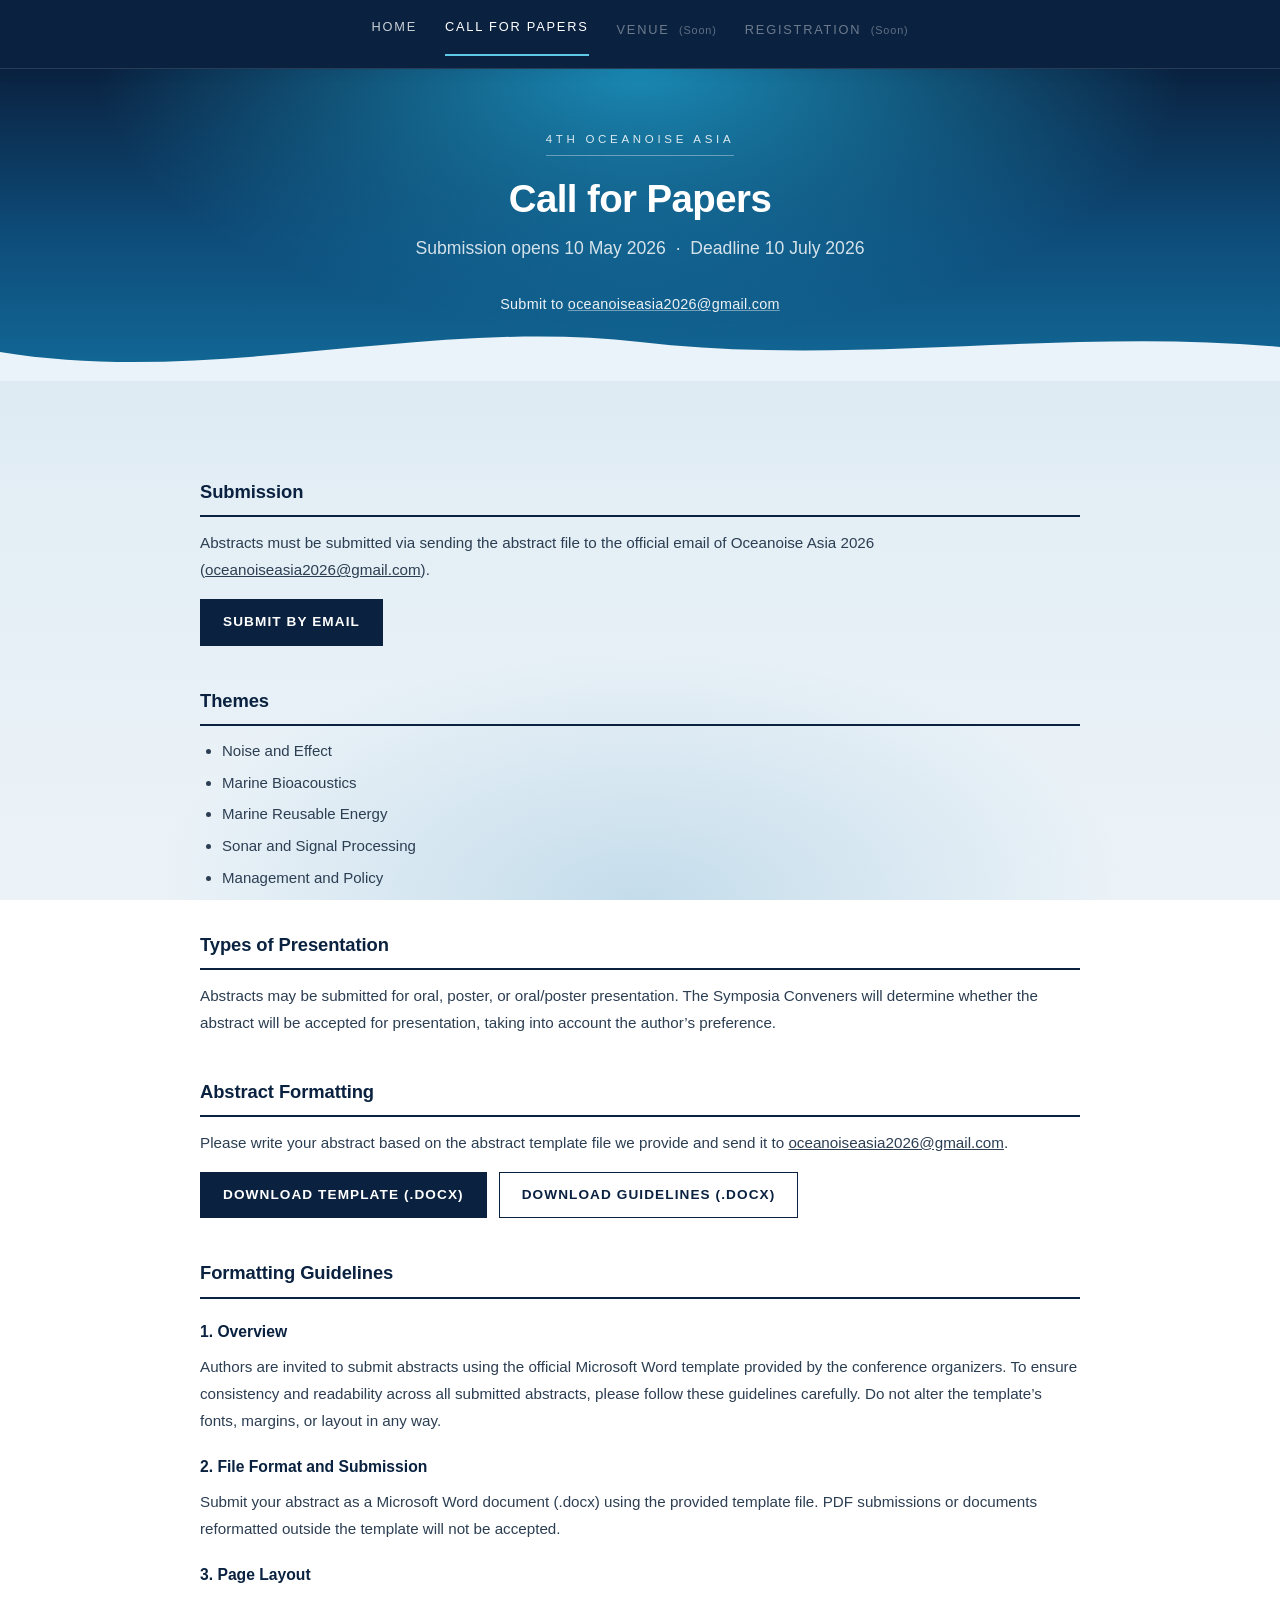
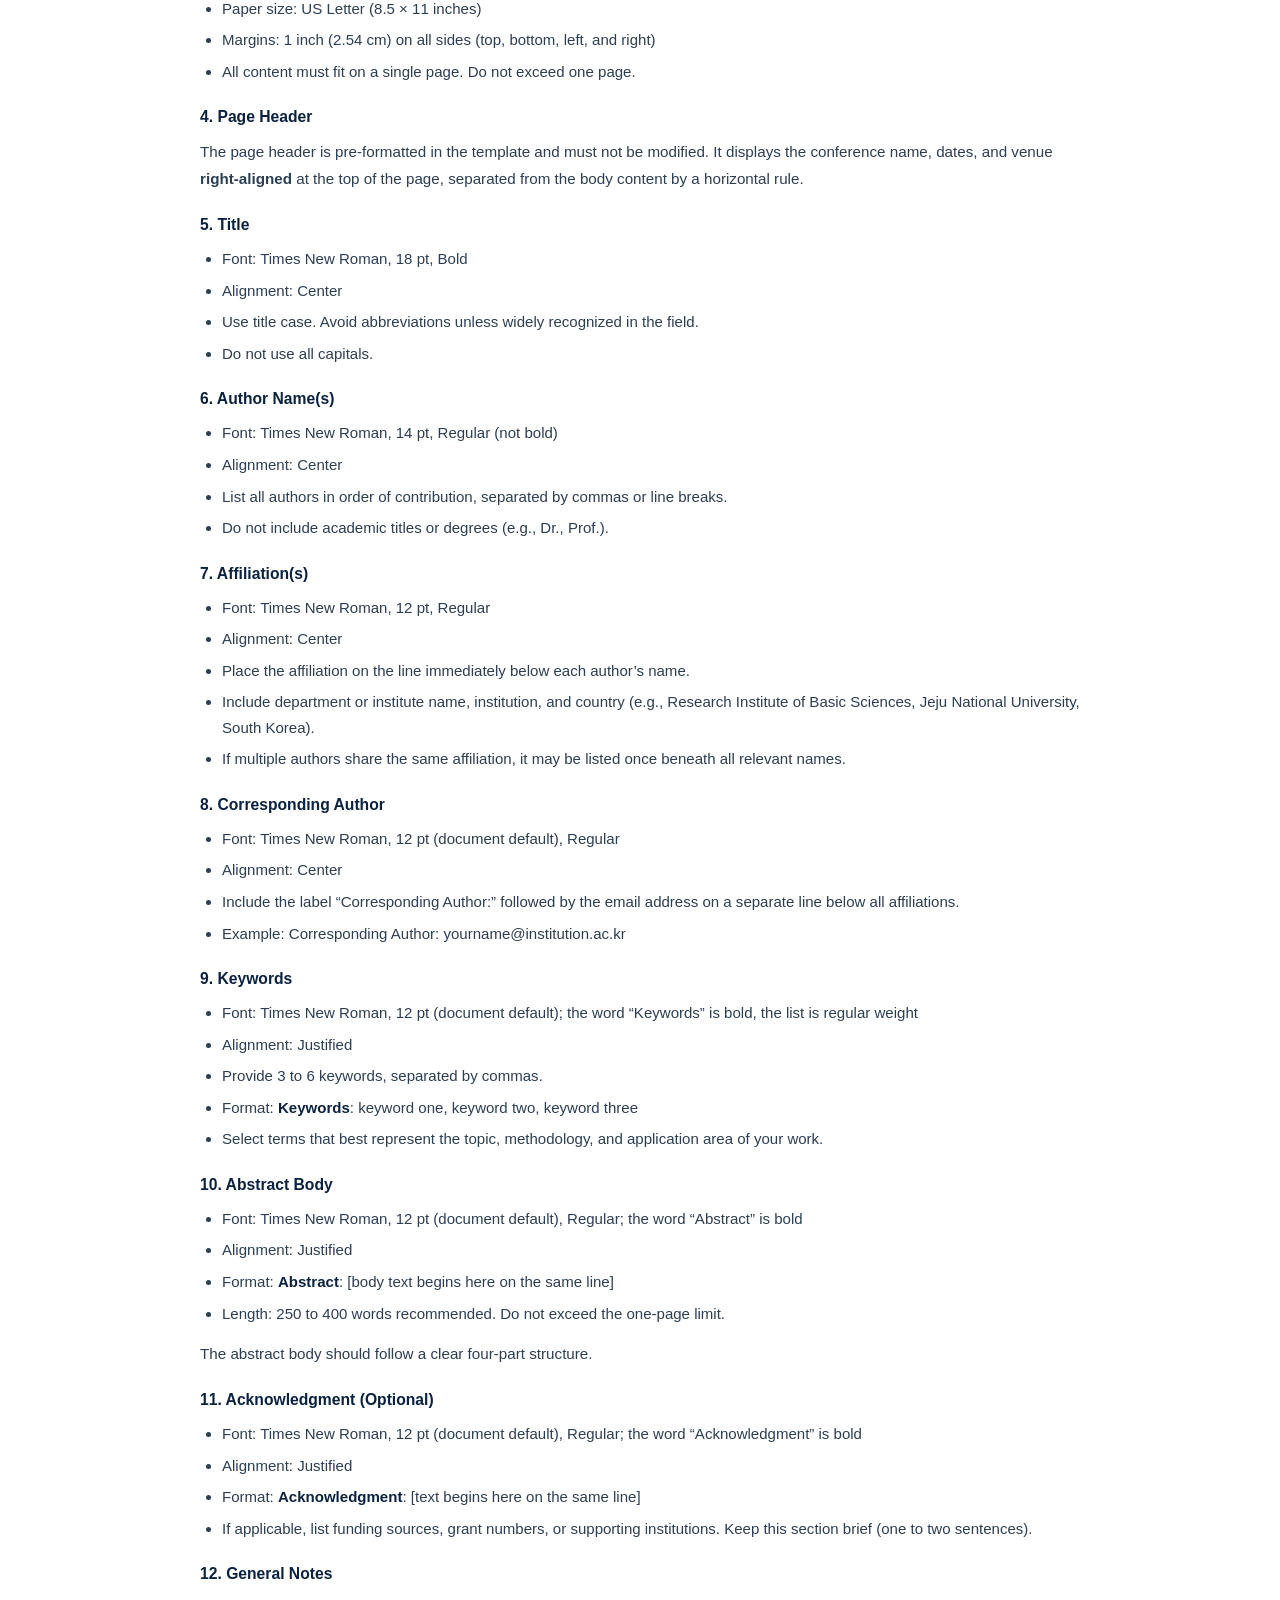
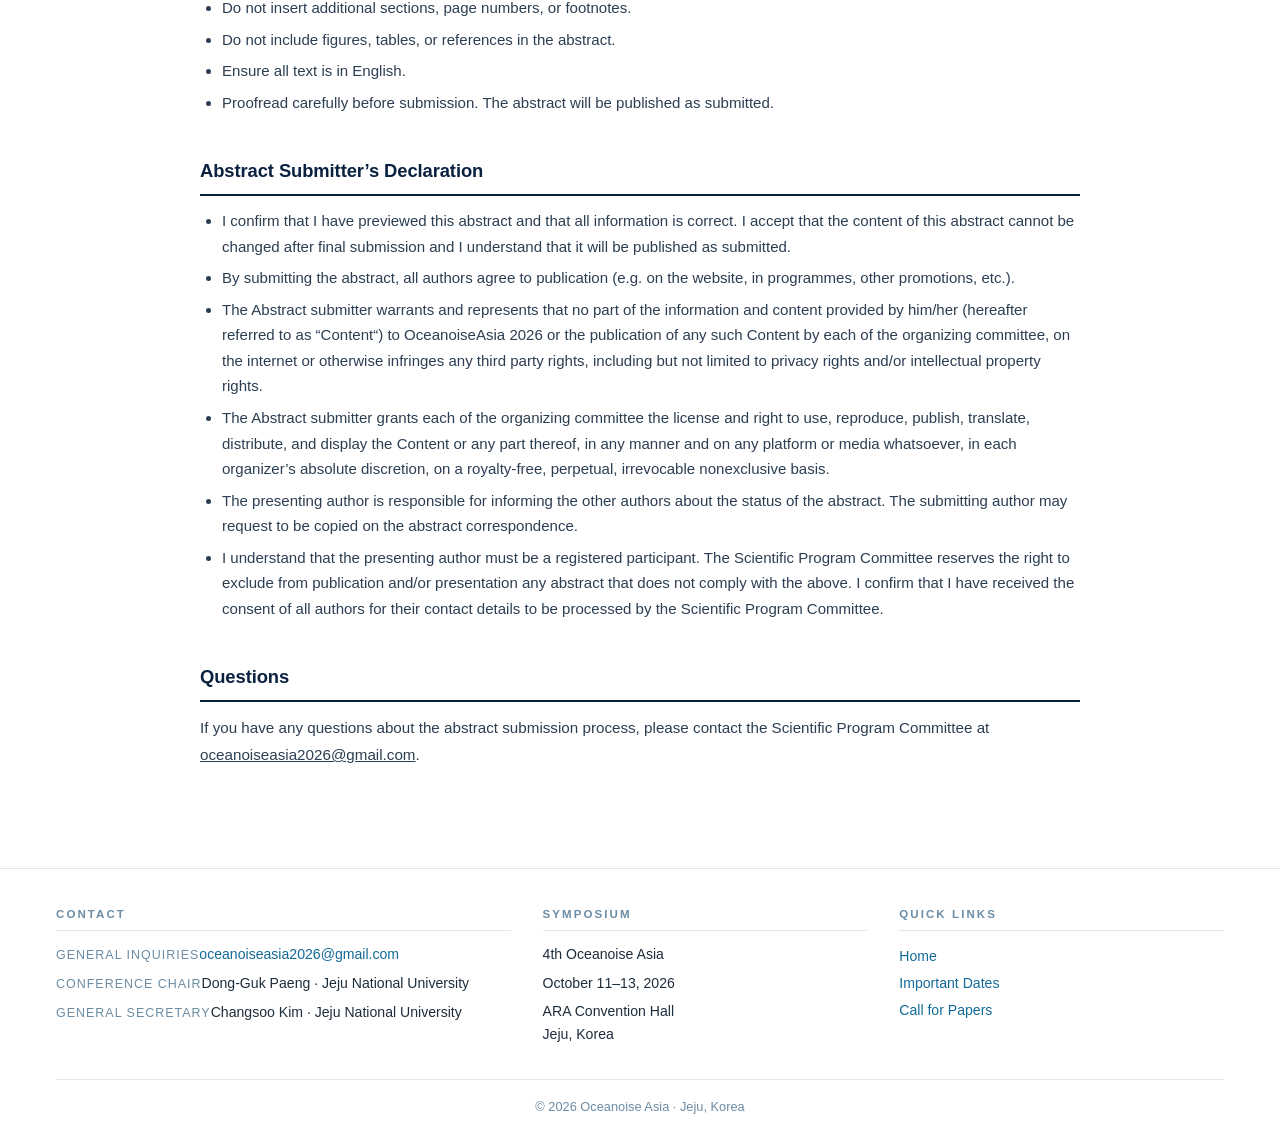
==== commit a025658f: "Move Themes to Call for Papers as a bullet list; drop Dates from nav - Themes belong with the submis" ====
--- a/call-for-papers.html
+++ b/call-for-papers.html
@@ -12,7 +12,6 @@
 <nav class="site-nav" aria-label="Primary">
   <div class="wrap">
     <a href="index.html">Home</a>
-    <a href="index.html#dates">Dates</a>
     <a href="call-for-papers.html" aria-current="page">Call for Papers</a>
     <span class="disabled" aria-disabled="true">Venue <span class="tag">(Soon)</span></span>
     <span class="disabled" aria-disabled="true">Registration <span class="tag">(Soon)</span></span>
@@ -43,7 +42,19 @@
         </div>
       </section>
 
-      <!-- 2. Types of Presentation -->
+      <!-- 2. Themes -->
+      <section class="doc-section" id="themes">
+        <h2>Themes</h2>
+        <ul>
+          <li>Noise and Effect</li>
+          <li>Marine Bioacoustics</li>
+          <li>Marine Reusable Energy</li>
+          <li>Sonar and Signal Processing</li>
+          <li>Management and Policy</li>
+        </ul>
+      </section>
+
+      <!-- 3. Types of Presentation -->
       <section class="doc-section" id="types">
         <h2>Types of Presentation</h2>
         <p>Abstracts may be submitted for oral, poster, or oral/poster presentation. The Symposia Conveners will determine whether the abstract will be accepted for presentation, taking into account the author&rsquo;s preference.</p>
--- a/assets/css/site.css
+++ b/assets/css/site.css
@@ -146,14 +146,13 @@
 /* ── Main ── */
 main { padding: 56px 0 24px; }
 
-.row {
-  display: grid;
-  grid-template-columns: minmax(280px, 360px) 1fr;
-  gap: 48px;
-  align-items: start;
-}
+/* Shared content width — matches .content used on call-for-papers */
+main > .wrap > .content { max-width: 880px; margin: 0 auto; }
 
 /* ── Poster ── */
+.poster {
+  margin: 0;
+}
 .poster button {
   display: block;
   width: 100%;
@@ -168,10 +167,18 @@
   height: auto;
 }
 .poster .caption {
-  margin-top: 10px;
-  font-size: .8rem;
+  margin-top: 8px;
+  font-size: .76rem;
   color: var(--muted);
   text-align: center;
+}
+
+/* Float variant — appears at top-right of welcome message, text wraps left */
+.poster-float {
+  float: right;
+  width: 240px;
+  margin: 4px 0 16px 28px;
+  shape-outside: margin-box;
 }
 
 /* ── Lightbox ── */
@@ -209,6 +216,7 @@
 .lightbox-close:hover { opacity: 1; }
 
 /* ── Welcome ── */
+.welcome { display: flow-root; }
 .welcome h2 {
   font-family: Georgia, "Times New Roman", serif;
   font-size: 1.5rem;
@@ -250,6 +258,7 @@
   vertical-align: -.22em;
 }
 .welcome .signature {
+  clear: both;
   margin-top: 28px;
   padding-top: 16px;
   border-top: 1px solid var(--line);
@@ -283,25 +292,6 @@
   color: var(--muted);
   font-size: .92rem;
   margin-bottom: 20px;
-}
-
-/* ── Themes (minimal inline list) ── */
-.theme-list {
-  list-style: none;
-  padding: 0;
-  margin: 0;
-  font-size: 1rem;
-  line-height: 1.9;
-  color: var(--ink);
-}
-.theme-list li {
-  display: inline;
-}
-.theme-list li:not(:last-child)::after {
-  content: " \00B7 ";
-  color: var(--muted);
-  margin: 0 6px;
-  font-weight: 400;
 }
 
 /* ── News ── */
@@ -591,8 +581,13 @@
 /* ── Responsive ── */
 @media (max-width: 760px) {
   .wrap { padding: 0 22px; }
-  .row { grid-template-columns: 1fr; gap: 32px; }
   header { padding: 36px 0 32px; }
+  .poster-float {
+    float: none;
+    width: 100%;
+    max-width: 360px;
+    margin: 0 auto 20px;
+  }
   header .eyebrow { letter-spacing: .2em; }
   main { padding: 36px 0 16px; }
   th, td { padding: 12px 10px; font-size: .9rem; }
